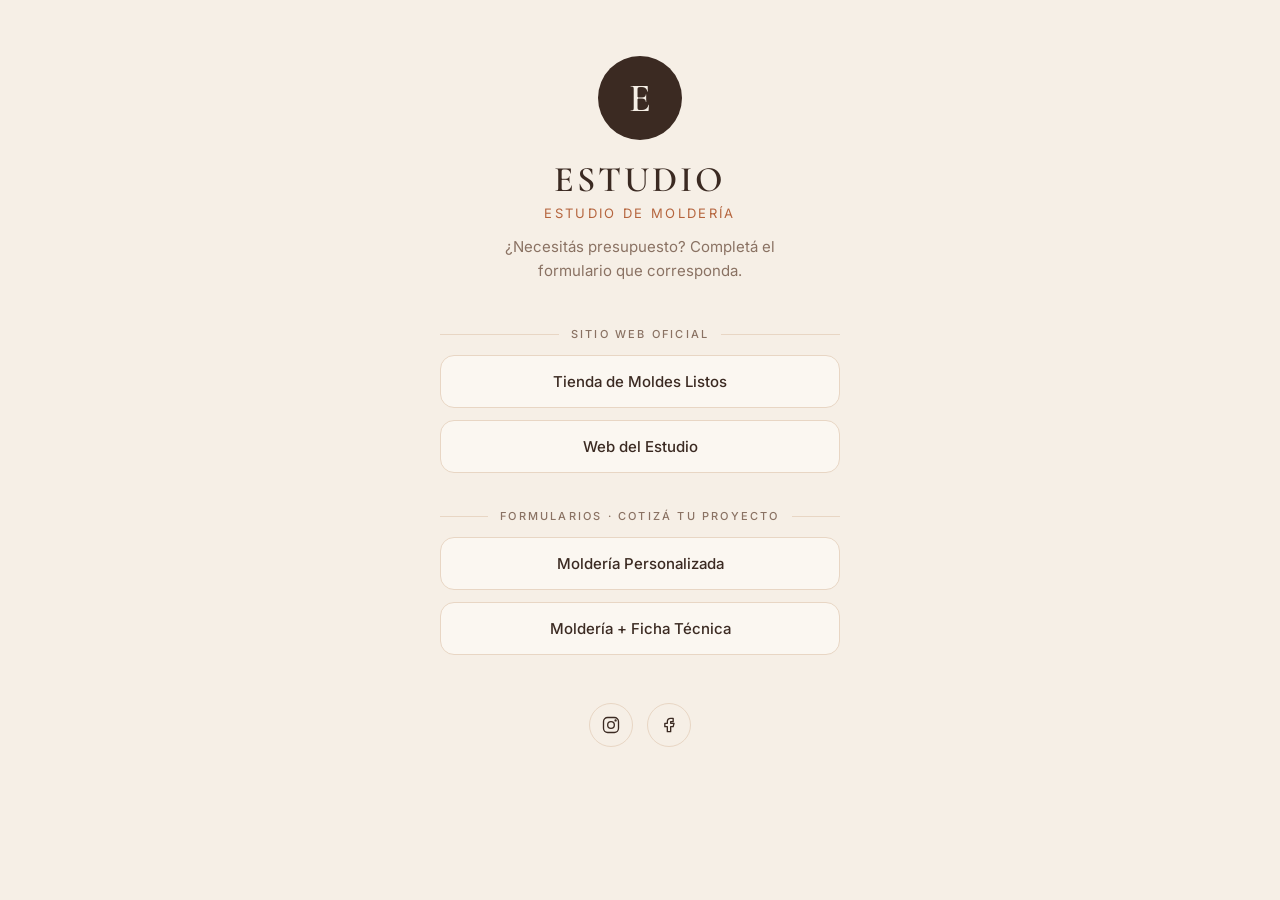
==== index.html @ c251ae41 "Página de links inicial Vista minimalista con paleta cálida: perfil, grupos de links y redes sociale" ====
<!doctype html>
<html lang="es">
<head>
  <meta charset="utf-8">
  <meta name="viewport" content="width=device-width, initial-scale=1">
  <title>Links · Estudio</title>
  <meta name="description" content="Todos nuestros enlaces en un solo lugar.">
  <link rel="preconnect" href="https://fonts.googleapis.com">
  <link rel="preconnect" href="https://fonts.gstatic.com" crossorigin>
  <link href="https://fonts.googleapis.com/css2?family=Cormorant+Garamond:wght@500;600&family=Inter:wght@400;500&display=swap" rel="stylesheet">
  <link rel="stylesheet" href="styles.css">
</head>
<body>
  <main class="page">
    <header class="profile">
      <div class="logo" aria-hidden="true">E</div>
      <h1 class="brand">Estudio</h1>
      <p class="tagline">Estudio de Moldería</p>
      <p class="intro">¿Necesitás presupuesto? Completá el formulario que corresponda.</p>
    </header>

    <section class="group" aria-labelledby="g-web">
      <h2 id="g-web" class="group-title">Sitio web oficial</h2>
      <ul class="links">
        <li><a class="link" href="#">Tienda de Moldes Listos</a></li>
        <li><a class="link" href="#">Web del Estudio</a></li>
      </ul>
    </section>

    <section class="group" aria-labelledby="g-forms">
      <h2 id="g-forms" class="group-title">Formularios · Cotizá tu proyecto</h2>
      <ul class="links">
        <li><a class="link" href="#">Moldería Personalizada</a></li>
        <li><a class="link" href="#">Moldería + Ficha Técnica</a></li>
      </ul>
    </section>

    <footer class="social">
      <a href="#" aria-label="Instagram">
        <svg viewBox="0 0 24 24" aria-hidden="true"><rect x="3" y="3" width="18" height="18" rx="5"/><circle cx="12" cy="12" r="4"/><circle cx="17.5" cy="6.5" r="0.6" class="dot"/></svg>
      </a>
      <a href="#" aria-label="Facebook">
        <svg viewBox="0 0 24 24" aria-hidden="true"><path d="M14 8h3V4h-3a4 4 0 0 0-4 4v2H7v4h3v6h4v-6h3l1-4h-4V8z"/></svg>
      </a>
    </footer>
  </main>
</body>
</html>
---- styles.css ----
:root {
  --bg: #f6efe6;          /* crema cálido */
  --surface: #fbf7f1;
  --ink: #3b2a22;         /* marrón profundo */
  --muted: #8a7263;
  --accent: #b5653e;      /* terracota */
  --accent-soft: #e8d6c4; /* arena */
  --radius: 14px;
}

* { box-sizing: border-box; }

html, body { margin: 0; }

body {
  min-height: 100vh;
  background: var(--bg);
  color: var(--ink);
  font-family: "Inter", system-ui, sans-serif;
  -webkit-font-smoothing: antialiased;
}

.page {
  max-width: 440px;
  margin: 0 auto;
  padding: 56px 20px 40px;
}

/* Perfil */
.profile { text-align: center; margin-bottom: 44px; }

.logo {
  width: 84px;
  height: 84px;
  margin: 0 auto 18px;
  display: grid;
  place-items: center;
  border-radius: 50%;
  background: var(--ink);
  color: var(--bg);
  font-family: "Cormorant Garamond", serif;
  font-size: 40px;
  font-weight: 600;
}

.brand {
  margin: 0;
  font-family: "Cormorant Garamond", serif;
  font-size: 36px;
  font-weight: 600;
  letter-spacing: 0.08em;
  text-transform: uppercase;
}

.tagline {
  margin: 4px 0 14px;
  color: var(--accent);
  font-size: 13px;
  letter-spacing: 0.18em;
  text-transform: uppercase;
}

.intro {
  margin: 0 auto;
  max-width: 320px;
  color: var(--muted);
  font-size: 15px;
  line-height: 1.6;
}

/* Grupos de links */
.group { margin-bottom: 36px; }

.group-title {
  display: flex;
  align-items: center;
  gap: 12px;
  margin: 0 0 14px;
  color: var(--muted);
  font-size: 11px;
  font-weight: 500;
  letter-spacing: 0.2em;
  text-transform: uppercase;
}

.group-title::before,
.group-title::after {
  content: "";
  flex: 1;
  height: 1px;
  background: var(--accent-soft);
}

.links { list-style: none; margin: 0; padding: 0; display: grid; gap: 12px; }

.link {
  display: block;
  padding: 16px 20px;
  border: 1px solid var(--accent-soft);
  border-radius: var(--radius);
  background: var(--surface);
  color: var(--ink);
  text-align: center;
  text-decoration: none;
  font-size: 15px;
  font-weight: 500;
  transition: background .2s, color .2s, border-color .2s, transform .2s;
}

.link:hover,
.link:focus-visible {
  background: var(--ink);
  border-color: var(--ink);
  color: var(--bg);
  transform: translateY(-2px);
  outline: none;
}

/* Redes */
.social {
  display: flex;
  justify-content: center;
  gap: 14px;
  margin-top: 48px;
}

.social a {
  width: 44px;
  height: 44px;
  display: grid;
  place-items: center;
  border-radius: 50%;
  border: 1px solid var(--accent-soft);
  color: var(--ink);
  transition: background .2s, color .2s;
}

.social a:hover,
.social a:focus-visible { background: var(--accent); border-color: var(--accent); color: #fff; outline: none; }

.social svg {
  width: 20px;
  height: 20px;
  fill: none;
  stroke: currentColor;
  stroke-width: 1.6;
  stroke-linejoin: round;
}

.social svg .dot { fill: currentColor; }

@media (prefers-reduced-motion: reduce) {
  .link { transition: none; }
  .link:hover { transform: none; }
}
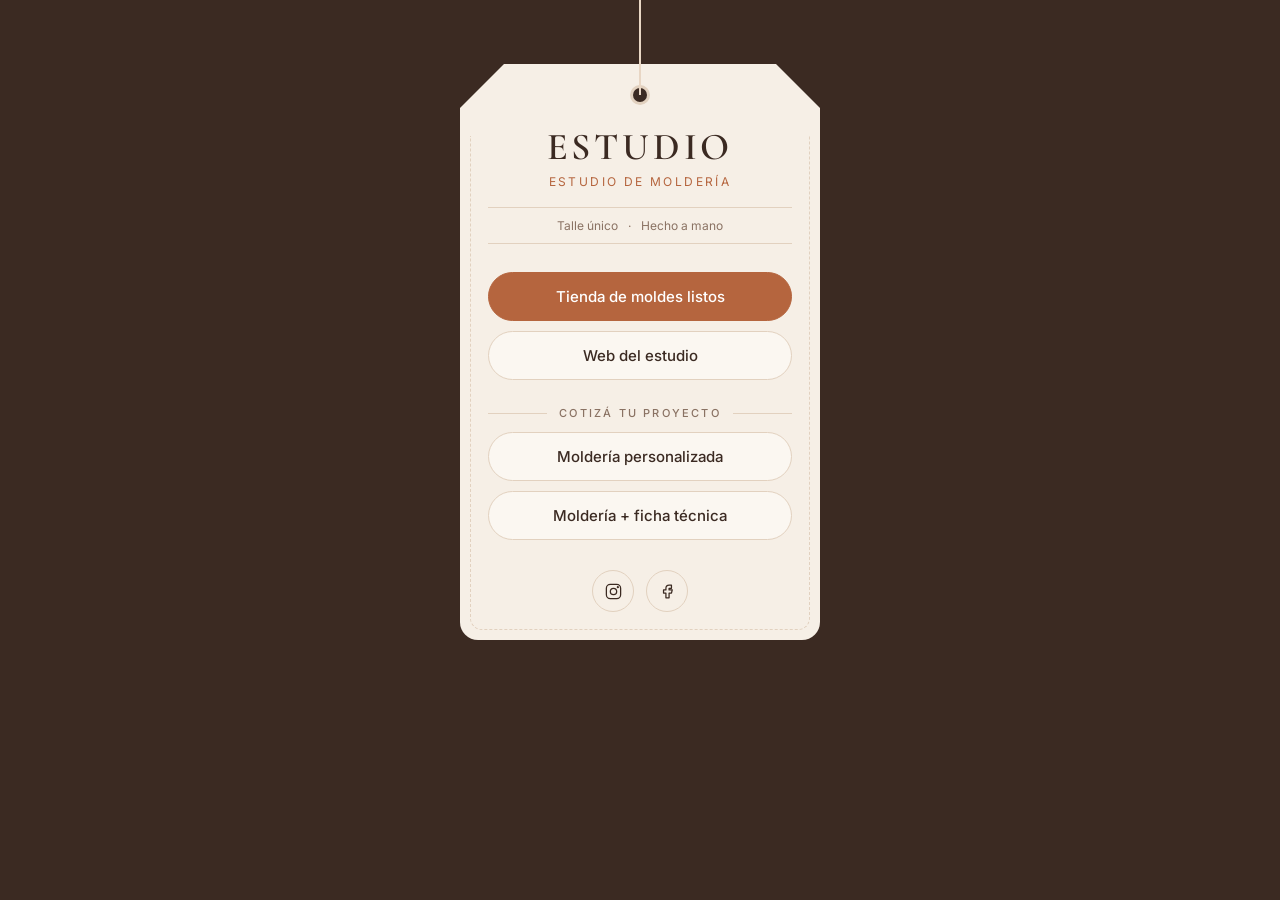
==== commit 2266a8f8: "Rediseñar la página de links como etiqueta de prenda Etiqueta colgante con ojal, cordón y costura pe" ====
--- a/index.html
+++ b/index.html
@@ -3,6 +3,7 @@
 <head>
   <meta charset="utf-8">
   <meta name="viewport" content="width=device-width, initial-scale=1">
+  <meta name="theme-color" content="#3b2a22">
   <title>Links · Estudio</title>
   <meta name="description" content="Todos nuestros enlaces en un solo lugar.">
   <link rel="preconnect" href="https://fonts.googleapis.com">
@@ -11,38 +12,44 @@
   <link rel="stylesheet" href="styles.css">
 </head>
 <body>
-  <main class="page">
-    <header class="profile">
-      <div class="logo" aria-hidden="true">E</div>
-      <h1 class="brand">Estudio</h1>
-      <p class="tagline">Estudio de Moldería</p>
-      <p class="intro">¿Necesitás presupuesto? Completá el formulario que corresponda.</p>
-    </header>
+  <main class="stage">
+    <div class="hang">
+      <span class="cord" aria-hidden="true"></span>
 
-    <section class="group" aria-labelledby="g-web">
-      <h2 id="g-web" class="group-title">Sitio web oficial</h2>
-      <ul class="links">
-        <li><a class="link" href="#">Tienda de Moldes Listos</a></li>
-        <li><a class="link" href="#">Web del Estudio</a></li>
-      </ul>
-    </section>
+      <article class="tag">
+        <span class="hole" aria-hidden="true"></span>
 
-    <section class="group" aria-labelledby="g-forms">
-      <h2 id="g-forms" class="group-title">Formularios · Cotizá tu proyecto</h2>
-      <ul class="links">
-        <li><a class="link" href="#">Moldería Personalizada</a></li>
-        <li><a class="link" href="#">Moldería + Ficha Técnica</a></li>
-      </ul>
-    </section>
+        <header class="tag-head">
+          <h1 class="brand">Estudio</h1>
+          <p class="tagline">Estudio de moldería</p>
+          <p class="specs" aria-hidden="true"><span>Talle único</span><span>Hecho a mano</span></p>
+        </header>
 
-    <footer class="social">
-      <a href="#" aria-label="Instagram">
-        <svg viewBox="0 0 24 24" aria-hidden="true"><rect x="3" y="3" width="18" height="18" rx="5"/><circle cx="12" cy="12" r="4"/><circle cx="17.5" cy="6.5" r="0.6" class="dot"/></svg>
-      </a>
-      <a href="#" aria-label="Facebook">
-        <svg viewBox="0 0 24 24" aria-hidden="true"><path d="M14 8h3V4h-3a4 4 0 0 0-4 4v2H7v4h3v6h4v-6h3l1-4h-4V8z"/></svg>
-      </a>
-    </footer>
+        <nav aria-label="Links">
+          <ul class="links">
+            <li><a class="link link-main" href="tienda.html">Tienda de moldes listos</a></li>
+            <li><a class="link" href="#">Web del estudio</a></li>
+          </ul>
+
+          <section class="quote" aria-labelledby="g-forms">
+            <h2 id="g-forms">Cotizá tu proyecto</h2>
+            <ul class="links">
+              <li><a class="link" href="#">Moldería personalizada</a></li>
+              <li><a class="link" href="#">Moldería + ficha técnica</a></li>
+            </ul>
+          </section>
+        </nav>
+
+        <footer class="social">
+          <a href="#" aria-label="Instagram">
+            <svg viewBox="0 0 24 24" aria-hidden="true"><rect x="3" y="3" width="18" height="18" rx="5"/><circle cx="12" cy="12" r="4"/><circle cx="17.5" cy="6.5" r="0.6" class="dot"/></svg>
+          </a>
+          <a href="#" aria-label="Facebook">
+            <svg viewBox="0 0 24 24" aria-hidden="true"><path d="M14 8h3V4h-3a4 4 0 0 0-4 4v2H7v4h3v6h4v-6h3l1-4h-4V8z"/></svg>
+          </a>
+        </footer>
+      </article>
+    </div>
   </main>
 </body>
 </html>
--- a/styles.css
+++ b/styles.css
@@ -1,155 +1,206 @@
 :root {
-  --bg: #f6efe6;          /* crema cálido */
+  --page: #3b2a22;        /* marrón profundo: el fondo donde cuelga la etiqueta */
+  --tag: #f6efe6;         /* cartulina crema */
   --surface: #fbf7f1;
-  --ink: #3b2a22;         /* marrón profundo */
+  --ink: #3b2a22;
   --muted: #8a7263;
   --accent: #b5653e;      /* terracota */
-  --accent-soft: #e8d6c4; /* arena */
-  --radius: 14px;
+  --line: #e2d1bf;
+  --cord: #e8d6c4;
+  --cut: 44px;            /* esquinas cortadas de la etiqueta */
+  --drop: 64px;           /* largo del cordón por encima de la etiqueta */
 }
 
 * { box-sizing: border-box; }
-
 html, body { margin: 0; }
 
 body {
   min-height: 100vh;
-  background: var(--bg);
+  background: var(--page);
   color: var(--ink);
   font-family: "Inter", system-ui, sans-serif;
   -webkit-font-smoothing: antialiased;
-}
-
-.page {
-  max-width: 440px;
-  margin: 0 auto;
-  padding: 56px 20px 40px;
-}
-
-/* Perfil */
-.profile { text-align: center; margin-bottom: 44px; }
-
-.logo {
-  width: 84px;
-  height: 84px;
-  margin: 0 auto 18px;
+  overflow-x: hidden;
+}
+
+:focus-visible { outline: 2px solid var(--accent); outline-offset: 2px; }
+
+.stage {
+  display: flex;
+  justify-content: center;
+  padding: 0 16px 56px;
+}
+
+/* El conjunto cordón + etiqueta gira desde arriba, como si colgara */
+.hang {
+  position: relative;
+  width: min(360px, 100%);
+  padding-top: var(--drop);
+  transform-origin: 50% 0;
+  animation: balanceo 2.4s cubic-bezier(.3, .6, .3, 1) both;
+}
+
+@keyframes balanceo {
+  0%   { transform: rotate(7deg); }
+  30%  { transform: rotate(-4deg); }
+  55%  { transform: rotate(2.2deg); }
+  75%  { transform: rotate(-1deg); }
+  100% { transform: rotate(0); }
+}
+
+.cord {
+  position: absolute;
+  top: 0;
+  left: 50%;
+  z-index: 2;
+  width: 2px;
+  height: calc(var(--drop) + 31px); /* llega hasta el centro del ojal */
+  margin-left: -1px;
+  background: var(--cord);
+}
+
+/* ---------- Etiqueta ---------- */
+
+.tag {
+  position: relative;
+  padding: 64px 28px 28px;
+  background: var(--tag);
+  border-radius: 0 0 18px 18px;
+  clip-path: polygon(var(--cut) 0, calc(100% - var(--cut)) 0, 100% var(--cut), 100% 100%, 0 100%, 0 var(--cut));
+  text-align: center;
+}
+
+/* Costura perimetral */
+.tag::after {
+  content: "";
+  position: absolute;
+  inset: 72px 10px 10px;
+  border: 1px dashed var(--line);
+  border-top: 0;
+  border-radius: 0 0 12px 12px;
+  pointer-events: none;
+}
+
+.hole {
+  position: absolute;
+  top: 24px;
+  left: 50%;
+  width: 14px;
+  height: 14px;
+  margin-left: -7px;
+  border-radius: 50%;
+  background: var(--page);
+  box-shadow: 0 0 0 3px var(--line);
+}
+
+.brand {
+  margin: 0;
+  font-family: "Cormorant Garamond", serif;
+  font-size: 38px;
+  font-weight: 600;
+  letter-spacing: .1em;
+  text-transform: uppercase;
+  line-height: 1;
+}
+
+.tagline {
+  margin: 8px 0 0;
+  color: var(--accent);
+  font-size: 12px;
+  letter-spacing: .2em;
+  text-transform: uppercase;
+}
+
+.specs {
+  display: flex;
+  justify-content: center;
+  gap: 10px;
+  margin: 18px 0 28px;
+  padding: 10px 0;
+  border-top: 1px solid var(--line);
+  border-bottom: 1px solid var(--line);
+  color: var(--muted);
+  font-size: 12px;
+}
+.specs span + span::before { content: "·"; margin-right: 10px; }
+
+/* ---------- Links ---------- */
+
+.links { list-style: none; margin: 0; padding: 0; display: grid; gap: 10px; }
+
+.link {
+  display: block;
+  padding: 14px 18px;
+  border: 1px solid var(--line);
+  border-radius: 999px;
+  background: var(--surface);
+  color: var(--ink);
+  text-decoration: none;
+  font-size: 15px;
+  font-weight: 500;
+  transition: background .2s, color .2s, border-color .2s;
+}
+
+.link:hover,
+.link:focus-visible { background: var(--ink); border-color: var(--ink); color: var(--tag); outline: none; }
+
+.link-main { background: var(--accent); border-color: var(--accent); color: #fff; }
+
+.quote { margin-top: 26px; }
+
+.quote h2 {
+  display: flex;
+  align-items: center;
+  gap: 12px;
+  margin: 0 0 12px;
+  color: var(--muted);
+  font-size: 11px;
+  font-weight: 500;
+  letter-spacing: .2em;
+  text-transform: uppercase;
+}
+.quote h2::before,
+.quote h2::after { content: ""; flex: 1; height: 1px; background: var(--line); }
+
+/* ---------- Redes ---------- */
+
+.social {
+  display: flex;
+  justify-content: center;
+  gap: 12px;
+  margin-top: 30px;
+}
+
+.social a {
+  width: 42px;
+  height: 42px;
   display: grid;
   place-items: center;
   border-radius: 50%;
-  background: var(--ink);
-  color: var(--bg);
-  font-family: "Cormorant Garamond", serif;
-  font-size: 40px;
-  font-weight: 600;
-}
-
-.brand {
-  margin: 0;
-  font-family: "Cormorant Garamond", serif;
-  font-size: 36px;
-  font-weight: 600;
-  letter-spacing: 0.08em;
-  text-transform: uppercase;
-}
-
-.tagline {
-  margin: 4px 0 14px;
-  color: var(--accent);
-  font-size: 13px;
-  letter-spacing: 0.18em;
-  text-transform: uppercase;
-}
-
-.intro {
-  margin: 0 auto;
-  max-width: 320px;
-  color: var(--muted);
-  font-size: 15px;
-  line-height: 1.6;
-}
-
-/* Grupos de links */
-.group { margin-bottom: 36px; }
-
-.group-title {
-  display: flex;
-  align-items: center;
-  gap: 12px;
-  margin: 0 0 14px;
-  color: var(--muted);
-  font-size: 11px;
-  font-weight: 500;
-  letter-spacing: 0.2em;
-  text-transform: uppercase;
-}
-
-.group-title::before,
-.group-title::after {
-  content: "";
-  flex: 1;
-  height: 1px;
-  background: var(--accent-soft);
-}
-
-.links { list-style: none; margin: 0; padding: 0; display: grid; gap: 12px; }
-
-.link {
-  display: block;
-  padding: 16px 20px;
-  border: 1px solid var(--accent-soft);
-  border-radius: var(--radius);
-  background: var(--surface);
+  border: 1px solid var(--line);
   color: var(--ink);
-  text-align: center;
-  text-decoration: none;
-  font-size: 15px;
-  font-weight: 500;
-  transition: background .2s, color .2s, border-color .2s, transform .2s;
-}
-
-.link:hover,
-.link:focus-visible {
-  background: var(--ink);
-  border-color: var(--ink);
-  color: var(--bg);
-  transform: translateY(-2px);
-  outline: none;
-}
-
-/* Redes */
-.social {
-  display: flex;
-  justify-content: center;
-  gap: 14px;
-  margin-top: 48px;
-}
-
-.social a {
-  width: 44px;
-  height: 44px;
-  display: grid;
-  place-items: center;
-  border-radius: 50%;
-  border: 1px solid var(--accent-soft);
-  color: var(--ink);
-  transition: background .2s, color .2s;
+  transition: background .2s, color .2s, border-color .2s;
 }
 
 .social a:hover,
 .social a:focus-visible { background: var(--accent); border-color: var(--accent); color: #fff; outline: none; }
 
 .social svg {
-  width: 20px;
-  height: 20px;
+  width: 19px;
+  height: 19px;
   fill: none;
   stroke: currentColor;
   stroke-width: 1.6;
   stroke-linejoin: round;
 }
-
 .social svg .dot { fill: currentColor; }
 
+@media (max-width: 380px) {
+  .tag { padding: 60px 20px 24px; }
+  .brand { font-size: 34px; }
+}
+
 @media (prefers-reduced-motion: reduce) {
-  .link { transition: none; }
-  .link:hover { transform: none; }
-}
+  .hang { animation: none; }
+  .link, .social a { transition: none; }
+}
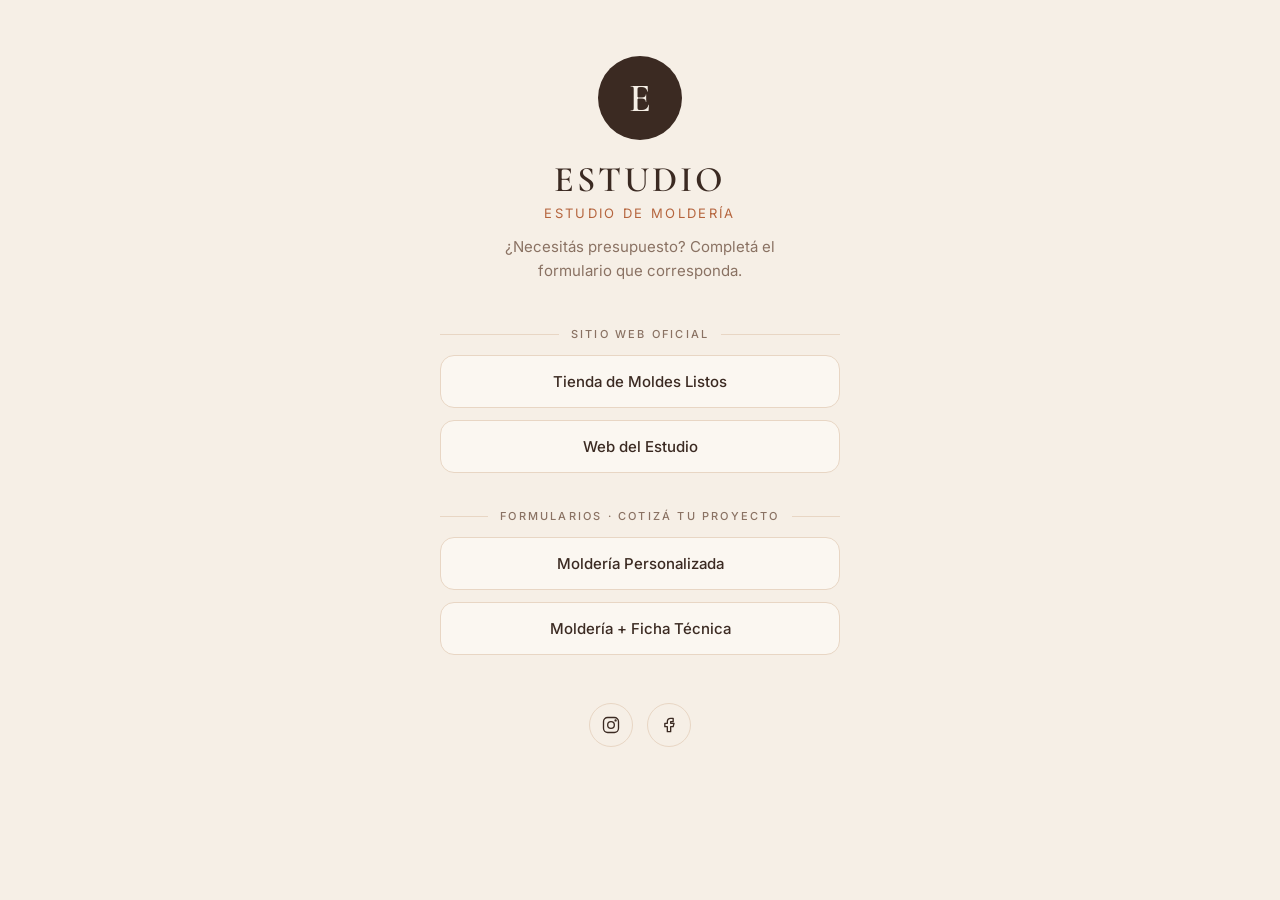
==== commit a56005b4: "Volver la página de links al diseño original Fondo crema, nombre arriba y botones en lista; la tiend" ====
--- a/index.html
+++ b/index.html
@@ -3,7 +3,6 @@
 <head>
   <meta charset="utf-8">
   <meta name="viewport" content="width=device-width, initial-scale=1">
-  <meta name="theme-color" content="#3b2a22">
   <title>Links · Estudio</title>
   <meta name="description" content="Todos nuestros enlaces en un solo lugar.">
   <link rel="preconnect" href="https://fonts.googleapis.com">
@@ -12,44 +11,38 @@
   <link rel="stylesheet" href="styles.css">
 </head>
 <body>
-  <main class="stage">
-    <div class="hang">
-      <span class="cord" aria-hidden="true"></span>
+  <main class="page">
+    <header class="profile">
+      <div class="logo" aria-hidden="true">E</div>
+      <h1 class="brand">Estudio</h1>
+      <p class="tagline">Estudio de Moldería</p>
+      <p class="intro">¿Necesitás presupuesto? Completá el formulario que corresponda.</p>
+    </header>
 
-      <article class="tag">
-        <span class="hole" aria-hidden="true"></span>
+    <section class="group" aria-labelledby="g-web">
+      <h2 id="g-web" class="group-title">Sitio web oficial</h2>
+      <ul class="links">
+        <li><a class="link" href="tienda.html">Tienda de Moldes Listos</a></li>
+        <li><a class="link" href="#">Web del Estudio</a></li>
+      </ul>
+    </section>
 
-        <header class="tag-head">
-          <h1 class="brand">Estudio</h1>
-          <p class="tagline">Estudio de moldería</p>
-          <p class="specs" aria-hidden="true"><span>Talle único</span><span>Hecho a mano</span></p>
-        </header>
+    <section class="group" aria-labelledby="g-forms">
+      <h2 id="g-forms" class="group-title">Formularios · Cotizá tu proyecto</h2>
+      <ul class="links">
+        <li><a class="link" href="#">Moldería Personalizada</a></li>
+        <li><a class="link" href="#">Moldería + Ficha Técnica</a></li>
+      </ul>
+    </section>
 
-        <nav aria-label="Links">
-          <ul class="links">
-            <li><a class="link link-main" href="tienda.html">Tienda de moldes listos</a></li>
-            <li><a class="link" href="#">Web del estudio</a></li>
-          </ul>
-
-          <section class="quote" aria-labelledby="g-forms">
-            <h2 id="g-forms">Cotizá tu proyecto</h2>
-            <ul class="links">
-              <li><a class="link" href="#">Moldería personalizada</a></li>
-              <li><a class="link" href="#">Moldería + ficha técnica</a></li>
-            </ul>
-          </section>
-        </nav>
-
-        <footer class="social">
-          <a href="#" aria-label="Instagram">
-            <svg viewBox="0 0 24 24" aria-hidden="true"><rect x="3" y="3" width="18" height="18" rx="5"/><circle cx="12" cy="12" r="4"/><circle cx="17.5" cy="6.5" r="0.6" class="dot"/></svg>
-          </a>
-          <a href="#" aria-label="Facebook">
-            <svg viewBox="0 0 24 24" aria-hidden="true"><path d="M14 8h3V4h-3a4 4 0 0 0-4 4v2H7v4h3v6h4v-6h3l1-4h-4V8z"/></svg>
-          </a>
-        </footer>
-      </article>
-    </div>
+    <footer class="social">
+      <a href="#" aria-label="Instagram">
+        <svg viewBox="0 0 24 24" aria-hidden="true"><rect x="3" y="3" width="18" height="18" rx="5"/><circle cx="12" cy="12" r="4"/><circle cx="17.5" cy="6.5" r="0.6" class="dot"/></svg>
+      </a>
+      <a href="#" aria-label="Facebook">
+        <svg viewBox="0 0 24 24" aria-hidden="true"><path d="M14 8h3V4h-3a4 4 0 0 0-4 4v2H7v4h3v6h4v-6h3l1-4h-4V8z"/></svg>
+      </a>
+    </footer>
   </main>
 </body>
 </html>
--- a/styles.css
+++ b/styles.css
@@ -1,206 +1,155 @@
 :root {
-  --page: #3b2a22;        /* marrón profundo: el fondo donde cuelga la etiqueta */
-  --tag: #f6efe6;         /* cartulina crema */
+  --bg: #f6efe6;          /* crema cálido */
   --surface: #fbf7f1;
-  --ink: #3b2a22;
+  --ink: #3b2a22;         /* marrón profundo */
   --muted: #8a7263;
   --accent: #b5653e;      /* terracota */
-  --line: #e2d1bf;
-  --cord: #e8d6c4;
-  --cut: 44px;            /* esquinas cortadas de la etiqueta */
-  --drop: 64px;           /* largo del cordón por encima de la etiqueta */
+  --accent-soft: #e8d6c4; /* arena */
+  --radius: 14px;
 }
 
 * { box-sizing: border-box; }
+
 html, body { margin: 0; }
 
 body {
   min-height: 100vh;
-  background: var(--page);
+  background: var(--bg);
   color: var(--ink);
   font-family: "Inter", system-ui, sans-serif;
   -webkit-font-smoothing: antialiased;
-  overflow-x: hidden;
 }
 
-:focus-visible { outline: 2px solid var(--accent); outline-offset: 2px; }
-
-.stage {
-  display: flex;
-  justify-content: center;
-  padding: 0 16px 56px;
+.page {
+  max-width: 440px;
+  margin: 0 auto;
+  padding: 56px 20px 40px;
 }
 
-/* El conjunto cordón + etiqueta gira desde arriba, como si colgara */
-.hang {
-  position: relative;
-  width: min(360px, 100%);
-  padding-top: var(--drop);
-  transform-origin: 50% 0;
-  animation: balanceo 2.4s cubic-bezier(.3, .6, .3, 1) both;
-}
+/* Perfil */
+.profile { text-align: center; margin-bottom: 44px; }
 
-@keyframes balanceo {
-  0%   { transform: rotate(7deg); }
-  30%  { transform: rotate(-4deg); }
-  55%  { transform: rotate(2.2deg); }
-  75%  { transform: rotate(-1deg); }
-  100% { transform: rotate(0); }
-}
-
-.cord {
-  position: absolute;
-  top: 0;
-  left: 50%;
-  z-index: 2;
-  width: 2px;
-  height: calc(var(--drop) + 31px); /* llega hasta el centro del ojal */
-  margin-left: -1px;
-  background: var(--cord);
-}
-
-/* ---------- Etiqueta ---------- */
-
-.tag {
-  position: relative;
-  padding: 64px 28px 28px;
-  background: var(--tag);
-  border-radius: 0 0 18px 18px;
-  clip-path: polygon(var(--cut) 0, calc(100% - var(--cut)) 0, 100% var(--cut), 100% 100%, 0 100%, 0 var(--cut));
-  text-align: center;
-}
-
-/* Costura perimetral */
-.tag::after {
-  content: "";
-  position: absolute;
-  inset: 72px 10px 10px;
-  border: 1px dashed var(--line);
-  border-top: 0;
-  border-radius: 0 0 12px 12px;
-  pointer-events: none;
-}
-
-.hole {
-  position: absolute;
-  top: 24px;
-  left: 50%;
-  width: 14px;
-  height: 14px;
-  margin-left: -7px;
+.logo {
+  width: 84px;
+  height: 84px;
+  margin: 0 auto 18px;
+  display: grid;
+  place-items: center;
   border-radius: 50%;
-  background: var(--page);
-  box-shadow: 0 0 0 3px var(--line);
+  background: var(--ink);
+  color: var(--bg);
+  font-family: "Cormorant Garamond", serif;
+  font-size: 40px;
+  font-weight: 600;
 }
 
 .brand {
   margin: 0;
   font-family: "Cormorant Garamond", serif;
-  font-size: 38px;
+  font-size: 36px;
   font-weight: 600;
-  letter-spacing: .1em;
+  letter-spacing: 0.08em;
   text-transform: uppercase;
-  line-height: 1;
 }
 
 .tagline {
-  margin: 8px 0 0;
+  margin: 4px 0 14px;
   color: var(--accent);
-  font-size: 12px;
-  letter-spacing: .2em;
+  font-size: 13px;
+  letter-spacing: 0.18em;
   text-transform: uppercase;
 }
 
-.specs {
+.intro {
+  margin: 0 auto;
+  max-width: 320px;
+  color: var(--muted);
+  font-size: 15px;
+  line-height: 1.6;
+}
+
+/* Grupos de links */
+.group { margin-bottom: 36px; }
+
+.group-title {
   display: flex;
-  justify-content: center;
-  gap: 10px;
-  margin: 18px 0 28px;
-  padding: 10px 0;
-  border-top: 1px solid var(--line);
-  border-bottom: 1px solid var(--line);
+  align-items: center;
+  gap: 12px;
+  margin: 0 0 14px;
   color: var(--muted);
-  font-size: 12px;
+  font-size: 11px;
+  font-weight: 500;
+  letter-spacing: 0.2em;
+  text-transform: uppercase;
 }
-.specs span + span::before { content: "·"; margin-right: 10px; }
 
-/* ---------- Links ---------- */
+.group-title::before,
+.group-title::after {
+  content: "";
+  flex: 1;
+  height: 1px;
+  background: var(--accent-soft);
+}
 
-.links { list-style: none; margin: 0; padding: 0; display: grid; gap: 10px; }
+.links { list-style: none; margin: 0; padding: 0; display: grid; gap: 12px; }
 
 .link {
   display: block;
-  padding: 14px 18px;
-  border: 1px solid var(--line);
-  border-radius: 999px;
+  padding: 16px 20px;
+  border: 1px solid var(--accent-soft);
+  border-radius: var(--radius);
   background: var(--surface);
   color: var(--ink);
+  text-align: center;
   text-decoration: none;
   font-size: 15px;
   font-weight: 500;
-  transition: background .2s, color .2s, border-color .2s;
+  transition: background .2s, color .2s, border-color .2s, transform .2s;
 }
 
 .link:hover,
-.link:focus-visible { background: var(--ink); border-color: var(--ink); color: var(--tag); outline: none; }
+.link:focus-visible {
+  background: var(--ink);
+  border-color: var(--ink);
+  color: var(--bg);
+  transform: translateY(-2px);
+  outline: none;
+}
 
-.link-main { background: var(--accent); border-color: var(--accent); color: #fff; }
-
-.quote { margin-top: 26px; }
-
-.quote h2 {
-  display: flex;
-  align-items: center;
-  gap: 12px;
-  margin: 0 0 12px;
-  color: var(--muted);
-  font-size: 11px;
-  font-weight: 500;
-  letter-spacing: .2em;
-  text-transform: uppercase;
-}
-.quote h2::before,
-.quote h2::after { content: ""; flex: 1; height: 1px; background: var(--line); }
-
-/* ---------- Redes ---------- */
-
+/* Redes */
 .social {
   display: flex;
   justify-content: center;
-  gap: 12px;
-  margin-top: 30px;
+  gap: 14px;
+  margin-top: 48px;
 }
 
 .social a {
-  width: 42px;
-  height: 42px;
+  width: 44px;
+  height: 44px;
   display: grid;
   place-items: center;
   border-radius: 50%;
-  border: 1px solid var(--line);
+  border: 1px solid var(--accent-soft);
   color: var(--ink);
-  transition: background .2s, color .2s, border-color .2s;
+  transition: background .2s, color .2s;
 }
 
 .social a:hover,
 .social a:focus-visible { background: var(--accent); border-color: var(--accent); color: #fff; outline: none; }
 
 .social svg {
-  width: 19px;
-  height: 19px;
+  width: 20px;
+  height: 20px;
   fill: none;
   stroke: currentColor;
   stroke-width: 1.6;
   stroke-linejoin: round;
 }
+
 .social svg .dot { fill: currentColor; }
 
-@media (max-width: 380px) {
-  .tag { padding: 60px 20px 24px; }
-  .brand { font-size: 34px; }
+@media (prefers-reduced-motion: reduce) {
+  .link { transition: none; }
+  .link:hover { transform: none; }
 }
-
-@media (prefers-reduced-motion: reduce) {
-  .hang { animation: none; }
-  .link, .social a { transition: none; }
-}
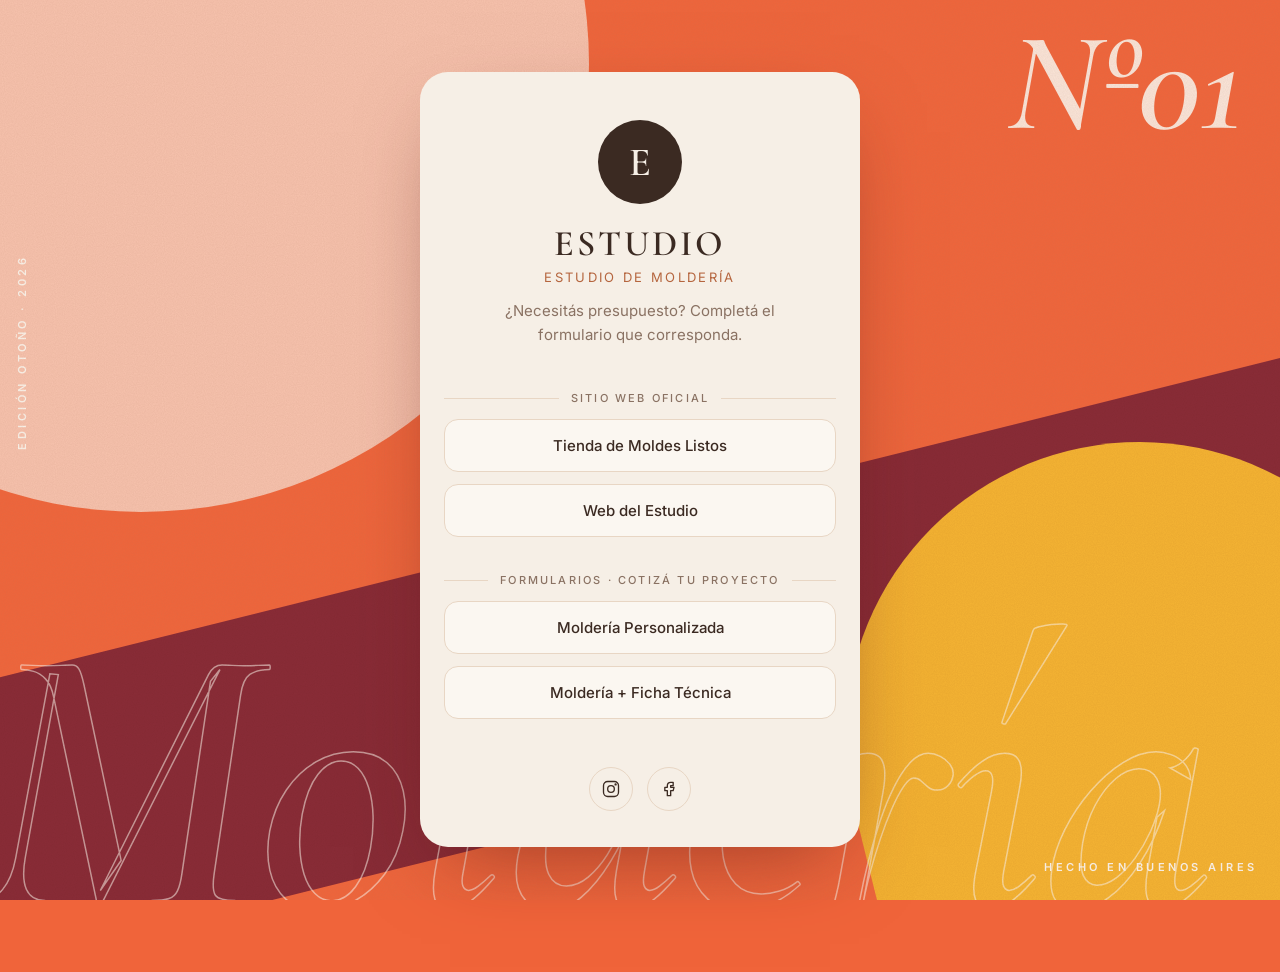
==== commit 8c01015b: "Agregar fondo editorial a la página de links Bloques de color vivos (mandarina, rosa, bordó, azafrán" ====
--- a/index.html
+++ b/index.html
@@ -3,14 +3,27 @@
 <head>
   <meta charset="utf-8">
   <meta name="viewport" content="width=device-width, initial-scale=1">
+  <meta name="theme-color" content="#f0643a">
   <title>Links · Estudio</title>
   <meta name="description" content="Todos nuestros enlaces en un solo lugar.">
   <link rel="preconnect" href="https://fonts.googleapis.com">
   <link rel="preconnect" href="https://fonts.gstatic.com" crossorigin>
-  <link href="https://fonts.googleapis.com/css2?family=Cormorant+Garamond:wght@500;600&family=Inter:wght@400;500&display=swap" rel="stylesheet">
+  <link href="https://fonts.googleapis.com/css2?family=Cormorant+Garamond:ital,wght@0,500;0,600;1,600&family=Inter:wght@400;500&display=swap" rel="stylesheet">
   <link rel="stylesheet" href="styles.css">
 </head>
 <body>
+  <!-- Fondo editorial estático: bloques de color, tipografía gigante y grano de papel -->
+  <div class="bg" aria-hidden="true">
+    <span class="bg-sun"></span>
+    <span class="bg-band"></span>
+    <span class="bg-block"></span>
+    <span class="bg-word bg-word-moda">Moldería</span>
+    <span class="bg-word bg-word-issue">Nº01</span>
+    <span class="bg-label bg-label-left">Edición otoño · 2026</span>
+    <span class="bg-label bg-label-right">Hecho en Buenos Aires</span>
+    <span class="bg-grain"></span>
+  </div>
+
   <main class="page">
     <header class="profile">
       <div class="logo" aria-hidden="true">E</div>
--- a/styles.css
+++ b/styles.css
@@ -6,6 +6,13 @@
   --accent: #b5653e;      /* terracota */
   --accent-soft: #e8d6c4; /* arena */
   --radius: 14px;
+
+  /* Fondo editorial: bloques de color vivos y cálidos */
+  --tangerine: #f0643a;
+  --saffron: #f5b433;
+  --blush: #f7c3ae;
+  --wine: #8a2c37;
+  --cream: #fbf3ea;
 }
 
 * { box-sizing: border-box; }
@@ -14,16 +21,115 @@
 
 body {
   min-height: 100vh;
-  background: var(--bg);
+  background: var(--tangerine);
   color: var(--ink);
   font-family: "Inter", system-ui, sans-serif;
   -webkit-font-smoothing: antialiased;
-}
+  overflow-x: hidden;
+}
+
+/* ---------- Fondo de revista ---------- */
+
+.bg {
+  position: fixed;
+  inset: 0;
+  z-index: 0;
+  overflow: hidden;
+  pointer-events: none;
+}
+
+.bg > * { position: absolute; }
+
+/* Sol rosado arriba a la izquierda */
+.bg-sun {
+  width: 70vmax;
+  height: 70vmax;
+  left: -24vmax;
+  top: -30vmax;
+  border-radius: 50%;
+  background: var(--blush);
+}
+
+/* Banda bordó en diagonal */
+.bg-band {
+  width: 160vmax;
+  height: 22vmax;
+  left: -30vmax;
+  top: 58%;
+  background: var(--wine);
+  transform: rotate(-14deg);
+}
+
+/* Bloque azafrán abajo a la derecha */
+.bg-block {
+  width: 46vmax;
+  height: 62vmax;
+  right: -14vmax;
+  bottom: -26vmax;
+  border-radius: 46vmax 46vmax 0 0;
+  background: var(--saffron);
+  transform: rotate(-14deg);
+}
+
+/* Tipografía gigante de fondo, como en una tapa */
+.bg-word {
+  font-family: "Cormorant Garamond", serif;
+  font-style: italic;
+  font-weight: 600;
+  line-height: .8;
+  white-space: nowrap;
+  color: transparent;
+  -webkit-text-stroke: 1.5px rgba(251, 243, 234, .55);
+}
+.bg-word-moda { left: -2vw; bottom: -4vh; font-size: clamp(160px, 30vw, 420px); }
+.bg-word-issue {
+  right: 3vw;
+  top: 3vh;
+  font-size: clamp(64px, 11vw, 160px);
+  color: var(--cream);
+  -webkit-text-stroke: 0;
+  opacity: .9;
+}
+
+/* Rótulos editoriales pequeños */
+.bg-label {
+  color: var(--cream);
+  font-size: 11px;
+  font-weight: 600;
+  letter-spacing: .32em;
+  text-transform: uppercase;
+}
+.bg-label-left { left: 22px; top: 50%; transform: translateY(-50%) rotate(-90deg); transform-origin: left center; }
+.bg-label-right { right: 22px; bottom: 26px; }
+
+/* Grano de papel impreso */
+.bg-grain {
+  inset: 0;
+  opacity: .22;
+  mix-blend-mode: multiply;
+  background-image: url("data:image/svg+xml,%3Csvg xmlns='http://www.w3.org/2000/svg' width='160' height='160'%3E%3Cfilter id='n'%3E%3CfeTurbulence type='fractalNoise' baseFrequency='.9' numOctaves='2' stitchTiles='stitch'/%3E%3CfeColorMatrix values='0 0 0 0 .35 0 0 0 0 .2 0 0 0 0 .12 0 0 0 .55 0'/%3E%3C/filter%3E%3Crect width='100%25' height='100%25' filter='url(%23n)'/%3E%3C/svg%3E");
+}
+
+@media (max-width: 720px) {
+  .bg-label-left { display: none; }
+  .bg-word-issue { font-size: 72px; }
+}
+
+/* ---------- Hoja con el contenido ---------- */
 
 .page {
+  position: relative;
+  z-index: 1;
   max-width: 440px;
-  margin: 0 auto;
-  padding: 56px 20px 40px;
+  margin: 72px auto 56px;
+  padding: 48px 24px 36px;
+  background: var(--bg);
+  border-radius: 28px;
+  box-shadow: 0 30px 80px -30px rgba(90, 24, 20, .55);
+}
+
+@media (max-width: 480px) {
+  .page { margin: 96px 16px 32px; padding: 40px 18px 30px; }
 }
 
 /* Perfil */
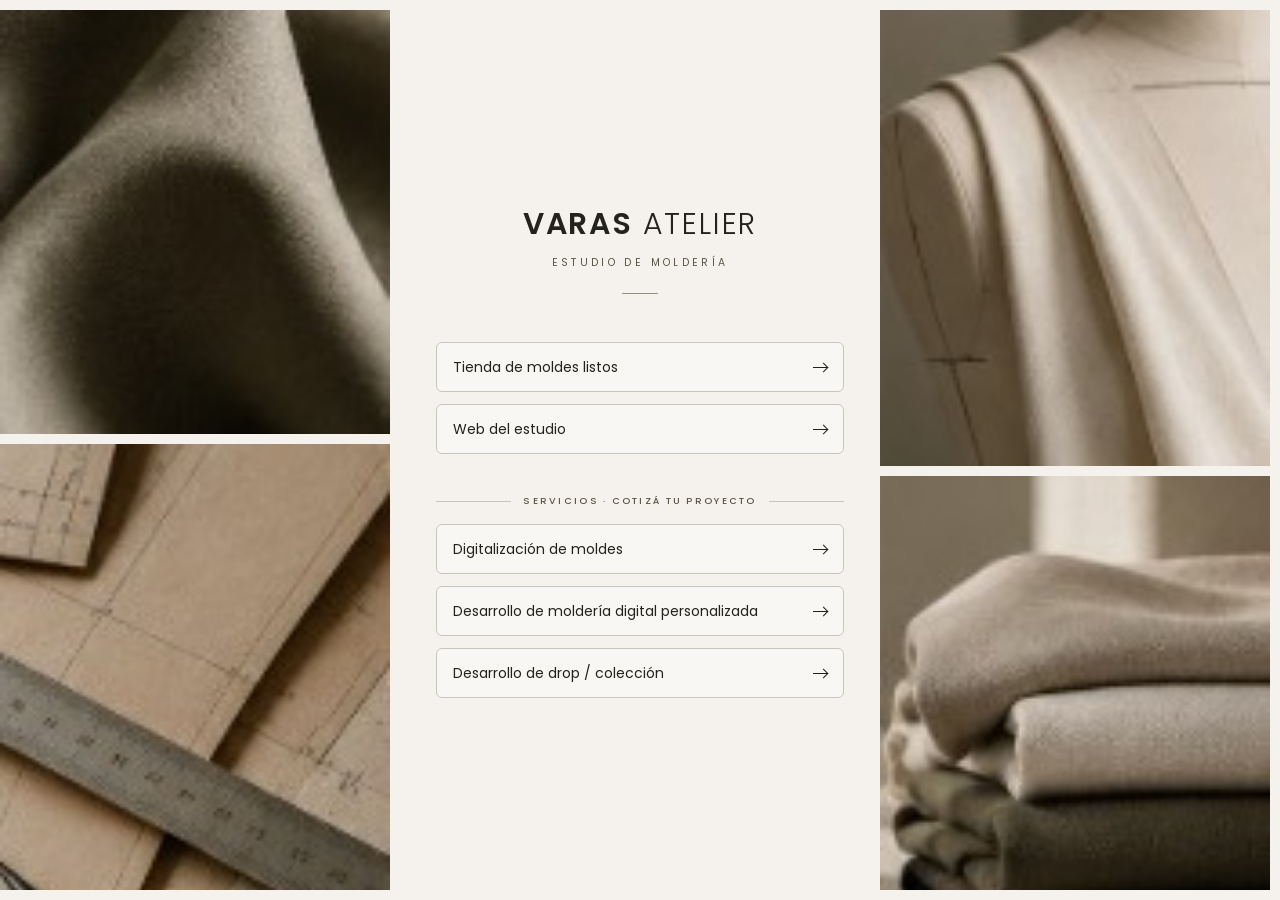
==== commit 15a52c15: "Rediseñar la página de links según el boceto de Varas Atelier Paleta del cliente, contenido centrado" ====
--- a/index.html
+++ b/index.html
@@ -3,59 +3,71 @@
 <head>
   <meta charset="utf-8">
   <meta name="viewport" content="width=device-width, initial-scale=1">
-  <meta name="theme-color" content="#f0643a">
-  <title>Links · Estudio</title>
-  <meta name="description" content="Todos nuestros enlaces en un solo lugar.">
+  <meta name="theme-color" content="#f5f2ed">
+  <title>Varas Atelier · Links</title>
+  <meta name="description" content="Varas Atelier, estudio de moldería: tienda de moldes, web y servicios.">
   <link rel="preconnect" href="https://fonts.googleapis.com">
   <link rel="preconnect" href="https://fonts.gstatic.com" crossorigin>
-  <link href="https://fonts.googleapis.com/css2?family=Cormorant+Garamond:ital,wght@0,500;0,600;1,600&family=Inter:wght@400;500&display=swap" rel="stylesheet">
+  <link href="https://fonts.googleapis.com/css2?family=Poppins:wght@300;400;500;600&display=swap" rel="stylesheet">
   <link rel="stylesheet" href="styles.css">
 </head>
 <body>
-  <!-- Fondo editorial estático: bloques de color, tipografía gigante y grano de papel -->
-  <div class="bg" aria-hidden="true">
-    <span class="bg-sun"></span>
-    <span class="bg-band"></span>
-    <span class="bg-block"></span>
-    <span class="bg-word bg-word-moda">Moldería</span>
-    <span class="bg-word bg-word-issue">Nº01</span>
-    <span class="bg-label bg-label-left">Edición otoño · 2026</span>
-    <span class="bg-label bg-label-right">Hecho en Buenos Aires</span>
-    <span class="bg-grain"></span>
+  <div class="layout">
+    <!-- Fotos de los costados: cada franja se desplaza en horizontal (izquierda ← / derecha →).
+         Las imágenes se repiten dos veces para que el loop no tenga corte. -->
+    <aside class="gallery gallery-left" aria-hidden="true">
+      <div class="tile">
+        <div class="track">
+          <img src="img/tela-drapeada.jpg" alt=""><img src="img/mesa-de-corte.jpg" alt="">
+          <img src="img/tela-drapeada.jpg" alt=""><img src="img/mesa-de-corte.jpg" alt="">
+        </div>
+      </div>
+      <div class="tile">
+        <div class="track">
+          <img src="img/mesa-de-corte.jpg" alt=""><img src="img/tela-drapeada.jpg" alt="">
+          <img src="img/mesa-de-corte.jpg" alt=""><img src="img/tela-drapeada.jpg" alt="">
+        </div>
+      </div>
+    </aside>
+
+    <main class="content">
+      <header class="brand">
+        <h1><strong>Varas</strong> Atelier</h1>
+        <p>Estudio de moldería</p>
+        <span class="rule" aria-hidden="true"></span>
+      </header>
+
+      <nav aria-label="Links">
+        <ul class="links">
+          <li><a class="link" href="tienda.html">Tienda de moldes listos<span class="arrow" aria-hidden="true"></span></a></li>
+          <li><a class="link" href="#">Web del estudio<span class="arrow" aria-hidden="true"></span></a></li>
+        </ul>
+
+        <section class="group" aria-labelledby="g-servicios">
+          <h2 id="g-servicios">Servicios · Cotizá tu proyecto</h2>
+          <ul class="links">
+            <li><a class="link" href="#">Digitalización de moldes<span class="arrow" aria-hidden="true"></span></a></li>
+            <li><a class="link" href="#">Desarrollo de moldería digital personalizada<span class="arrow" aria-hidden="true"></span></a></li>
+            <li><a class="link" href="#">Desarrollo de drop / colección<span class="arrow" aria-hidden="true"></span></a></li>
+          </ul>
+        </section>
+      </nav>
+    </main>
+
+    <aside class="gallery gallery-right" aria-hidden="true">
+      <div class="tile">
+        <div class="track">
+          <img src="img/maniqui.jpg" alt=""><img src="img/telas-dobladas.jpg" alt="">
+          <img src="img/maniqui.jpg" alt=""><img src="img/telas-dobladas.jpg" alt="">
+        </div>
+      </div>
+      <div class="tile">
+        <div class="track">
+          <img src="img/telas-dobladas.jpg" alt=""><img src="img/maniqui.jpg" alt="">
+          <img src="img/telas-dobladas.jpg" alt=""><img src="img/maniqui.jpg" alt="">
+        </div>
+      </div>
+    </aside>
   </div>
-
-  <main class="page">
-    <header class="profile">
-      <div class="logo" aria-hidden="true">E</div>
-      <h1 class="brand">Estudio</h1>
-      <p class="tagline">Estudio de Moldería</p>
-      <p class="intro">¿Necesitás presupuesto? Completá el formulario que corresponda.</p>
-    </header>
-
-    <section class="group" aria-labelledby="g-web">
-      <h2 id="g-web" class="group-title">Sitio web oficial</h2>
-      <ul class="links">
-        <li><a class="link" href="tienda.html">Tienda de Moldes Listos</a></li>
-        <li><a class="link" href="#">Web del Estudio</a></li>
-      </ul>
-    </section>
-
-    <section class="group" aria-labelledby="g-forms">
-      <h2 id="g-forms" class="group-title">Formularios · Cotizá tu proyecto</h2>
-      <ul class="links">
-        <li><a class="link" href="#">Moldería Personalizada</a></li>
-        <li><a class="link" href="#">Moldería + Ficha Técnica</a></li>
-      </ul>
-    </section>
-
-    <footer class="social">
-      <a href="#" aria-label="Instagram">
-        <svg viewBox="0 0 24 24" aria-hidden="true"><rect x="3" y="3" width="18" height="18" rx="5"/><circle cx="12" cy="12" r="4"/><circle cx="17.5" cy="6.5" r="0.6" class="dot"/></svg>
-      </a>
-      <a href="#" aria-label="Facebook">
-        <svg viewBox="0 0 24 24" aria-hidden="true"><path d="M14 8h3V4h-3a4 4 0 0 0-4 4v2H7v4h3v6h4v-6h3l1-4h-4V8z"/></svg>
-      </a>
-    </footer>
-  </main>
 </body>
 </html>
--- a/styles.css
+++ b/styles.css
@@ -1,261 +1,207 @@
 :root {
-  --bg: #f6efe6;          /* crema cálido */
-  --surface: #fbf7f1;
-  --ink: #3b2a22;         /* marrón profundo */
-  --muted: #8a7263;
-  --accent: #b5653e;      /* terracota */
-  --accent-soft: #e8d6c4; /* arena */
-  --radius: 14px;
-
-  /* Fondo editorial: bloques de color vivos y cálidos */
-  --tangerine: #f0643a;
-  --saffron: #f5b433;
-  --blush: #f7c3ae;
-  --wine: #8a2c37;
-  --cream: #fbf3ea;
+  /* Paleta de Varas Atelier */
+  --black: #000000;
+  --olive: #595645;
+  --sage: #8f907e;
+  --mist: #e0e5e1;
+  --ivory: #f5f2ed;
+
+  --ink: #23221c;
+  --line: color-mix(in srgb, var(--sage) 45%, var(--ivory));
+  --surface: #f9f7f3;
+  --gap: 10px;
+  --speed: 38s;           /* una vuelta completa de cada franja de fotos */
 }
 
 * { box-sizing: border-box; }
-
 html, body { margin: 0; }
 
 body {
   min-height: 100vh;
-  background: var(--tangerine);
+  background: var(--ivory);
   color: var(--ink);
-  font-family: "Inter", system-ui, sans-serif;
+  font-family: "Poppins", system-ui, sans-serif;
   -webkit-font-smoothing: antialiased;
-  overflow-x: hidden;
-}
-
-/* ---------- Fondo de revista ---------- */
-
-.bg {
-  position: fixed;
-  inset: 0;
-  z-index: 0;
-  overflow: hidden;
-  pointer-events: none;
-}
-
-.bg > * { position: absolute; }
-
-/* Sol rosado arriba a la izquierda */
-.bg-sun {
-  width: 70vmax;
-  height: 70vmax;
-  left: -24vmax;
-  top: -30vmax;
-  border-radius: 50%;
-  background: var(--blush);
-}
-
-/* Banda bordó en diagonal */
-.bg-band {
-  width: 160vmax;
-  height: 22vmax;
-  left: -30vmax;
-  top: 58%;
-  background: var(--wine);
-  transform: rotate(-14deg);
-}
-
-/* Bloque azafrán abajo a la derecha */
-.bg-block {
-  width: 46vmax;
-  height: 62vmax;
-  right: -14vmax;
-  bottom: -26vmax;
-  border-radius: 46vmax 46vmax 0 0;
-  background: var(--saffron);
-  transform: rotate(-14deg);
-}
-
-/* Tipografía gigante de fondo, como en una tapa */
-.bg-word {
-  font-family: "Cormorant Garamond", serif;
-  font-style: italic;
-  font-weight: 600;
-  line-height: .8;
-  white-space: nowrap;
-  color: transparent;
-  -webkit-text-stroke: 1.5px rgba(251, 243, 234, .55);
-}
-.bg-word-moda { left: -2vw; bottom: -4vh; font-size: clamp(160px, 30vw, 420px); }
-.bg-word-issue {
-  right: 3vw;
-  top: 3vh;
-  font-size: clamp(64px, 11vw, 160px);
-  color: var(--cream);
-  -webkit-text-stroke: 0;
-  opacity: .9;
-}
-
-/* Rótulos editoriales pequeños */
-.bg-label {
-  color: var(--cream);
-  font-size: 11px;
-  font-weight: 600;
+}
+
+:focus-visible { outline: 2px solid var(--olive); outline-offset: 3px; }
+
+/* ---------- Estructura: fotos | contenido | fotos ---------- */
+
+.layout {
+  display: grid;
+  grid-template-columns: minmax(0, 1fr) minmax(340px, 480px) minmax(0, 1fr);
+  min-height: 100vh;
+}
+
+/* ---------- Fotos en movimiento ---------- */
+
+.gallery {
+  position: sticky;
+  top: 0;
+  height: 100vh;
+  display: grid;
+  gap: var(--gap);
+  padding: var(--gap) 0;
+}
+.gallery-left { grid-template-rows: 1fr 1.05fr; }
+.gallery-right { grid-template-rows: 1.1fr 1fr; }
+
+.tile { position: relative; overflow: hidden; }
+
+/* La franja tiene 4 fotos (2 + 2 repetidas); desplazarla la mitad de su ancho
+   la deja exactamente igual que al principio, así el loop es continuo. */
+.track {
+  display: flex;
+  width: 400%;
+  height: 100%;
+  animation: hacia-izquierda var(--speed) linear infinite;
+}
+.track img {
+  flex: 0 0 25%;
+  width: 25%;
+  height: 100%;
+  object-fit: cover;
+  padding-right: var(--gap);
+  background: var(--ivory);
+}
+.gallery-left .tile:nth-child(2) .track { animation-delay: calc(var(--speed) / -3); }
+
+.gallery-right .track { animation-name: hacia-derecha; }
+.gallery-right .tile:nth-child(2) .track { animation-delay: calc(var(--speed) / -2.4); }
+
+@keyframes hacia-izquierda {
+  from { transform: translateX(0); }
+  to   { transform: translateX(-50%); }
+}
+@keyframes hacia-derecha {
+  from { transform: translateX(-50%); }
+  to   { transform: translateX(0); }
+}
+
+/* ---------- Contenido ---------- */
+
+.content {
+  display: flex;
+  flex-direction: column;
+  justify-content: center;
+  padding: 56px 36px;
+}
+
+.brand { text-align: center; margin-bottom: 48px; }
+
+.brand h1 {
+  margin: 0;
+  font-size: 30px;
+  font-weight: 300;
+  letter-spacing: .06em;
+  text-transform: uppercase;
+  color: var(--ink);
+}
+.brand strong { font-weight: 600; }
+
+.brand p {
+  margin: 8px 0 0;
+  color: var(--olive);
+  font-size: 10.5px;
   letter-spacing: .32em;
   text-transform: uppercase;
 }
-.bg-label-left { left: 22px; top: 50%; transform: translateY(-50%) rotate(-90deg); transform-origin: left center; }
-.bg-label-right { right: 22px; bottom: 26px; }
-
-/* Grano de papel impreso */
-.bg-grain {
-  inset: 0;
-  opacity: .22;
-  mix-blend-mode: multiply;
-  background-image: url("data:image/svg+xml,%3Csvg xmlns='http://www.w3.org/2000/svg' width='160' height='160'%3E%3Cfilter id='n'%3E%3CfeTurbulence type='fractalNoise' baseFrequency='.9' numOctaves='2' stitchTiles='stitch'/%3E%3CfeColorMatrix values='0 0 0 0 .35 0 0 0 0 .2 0 0 0 0 .12 0 0 0 .55 0'/%3E%3C/filter%3E%3Crect width='100%25' height='100%25' filter='url(%23n)'/%3E%3C/svg%3E");
-}
-
-@media (max-width: 720px) {
-  .bg-label-left { display: none; }
-  .bg-word-issue { font-size: 72px; }
-}
-
-/* ---------- Hoja con el contenido ---------- */
-
-.page {
+
+.rule {
+  display: block;
+  width: 36px;
+  height: 1px;
+  margin: 22px auto 0;
+  background: var(--sage);
+}
+
+.links { list-style: none; margin: 0; padding: 0; display: grid; gap: 12px; }
+
+.link {
+  display: flex;
+  align-items: center;
+  justify-content: space-between;
+  gap: 16px;
+  min-height: 50px;
+  padding: 12px 16px;
+  border: 1px solid var(--line);
+  border-radius: 6px;
+  background: var(--surface);
+  color: var(--ink);
+  text-decoration: none;
+  font-size: 14px;
+  line-height: 1.35;
+  transition: background .2s, color .2s, border-color .2s;
+}
+
+/* Flecha fina, dibujada con bordes */
+.arrow {
   position: relative;
-  z-index: 1;
-  max-width: 440px;
-  margin: 72px auto 56px;
-  padding: 48px 24px 36px;
-  background: var(--bg);
-  border-radius: 28px;
-  box-shadow: 0 30px 80px -30px rgba(90, 24, 20, .55);
-}
-
-@media (max-width: 480px) {
-  .page { margin: 96px 16px 32px; padding: 40px 18px 30px; }
-}
-
-/* Perfil */
-.profile { text-align: center; margin-bottom: 44px; }
-
-.logo {
-  width: 84px;
-  height: 84px;
-  margin: 0 auto 18px;
-  display: grid;
-  place-items: center;
-  border-radius: 50%;
-  background: var(--ink);
-  color: var(--bg);
-  font-family: "Cormorant Garamond", serif;
-  font-size: 40px;
-  font-weight: 600;
-}
-
-.brand {
-  margin: 0;
-  font-family: "Cormorant Garamond", serif;
-  font-size: 36px;
-  font-weight: 600;
-  letter-spacing: 0.08em;
-  text-transform: uppercase;
-}
-
-.tagline {
-  margin: 4px 0 14px;
-  color: var(--accent);
-  font-size: 13px;
-  letter-spacing: 0.18em;
-  text-transform: uppercase;
-}
-
-.intro {
-  margin: 0 auto;
-  max-width: 320px;
-  color: var(--muted);
-  font-size: 15px;
-  line-height: 1.6;
-}
-
-/* Grupos de links */
-.group { margin-bottom: 36px; }
-
-.group-title {
+  flex: none;
+  width: 14px;
+  height: 1px;
+  background: currentColor;
+  transition: transform .2s;
+}
+.arrow::after {
+  content: "";
+  position: absolute;
+  right: 0;
+  top: -3px;
+  width: 6px;
+  height: 6px;
+  border-top: 1px solid currentColor;
+  border-right: 1px solid currentColor;
+  transform: rotate(45deg);
+}
+
+.link:hover,
+.link:focus-visible { background: var(--olive); border-color: var(--olive); color: var(--ivory); outline: none; }
+.link:hover .arrow,
+.link:focus-visible .arrow { transform: translateX(3px); }
+
+.group { margin-top: 40px; }
+
+.group h2 {
   display: flex;
   align-items: center;
   gap: 12px;
-  margin: 0 0 14px;
-  color: var(--muted);
-  font-size: 11px;
+  margin: 0 0 16px;
+  color: var(--olive);
+  font-size: 9.5px;
   font-weight: 500;
-  letter-spacing: 0.2em;
+  letter-spacing: .24em;
   text-transform: uppercase;
-}
-
-.group-title::before,
-.group-title::after {
-  content: "";
-  flex: 1;
-  height: 1px;
-  background: var(--accent-soft);
-}
-
-.links { list-style: none; margin: 0; padding: 0; display: grid; gap: 12px; }
-
-.link {
-  display: block;
-  padding: 16px 20px;
-  border: 1px solid var(--accent-soft);
-  border-radius: var(--radius);
-  background: var(--surface);
-  color: var(--ink);
-  text-align: center;
-  text-decoration: none;
-  font-size: 15px;
-  font-weight: 500;
-  transition: background .2s, color .2s, border-color .2s, transform .2s;
-}
-
-.link:hover,
-.link:focus-visible {
-  background: var(--ink);
-  border-color: var(--ink);
-  color: var(--bg);
-  transform: translateY(-2px);
-  outline: none;
-}
-
-/* Redes */
-.social {
-  display: flex;
-  justify-content: center;
-  gap: 14px;
-  margin-top: 48px;
-}
-
-.social a {
-  width: 44px;
-  height: 44px;
-  display: grid;
-  place-items: center;
-  border-radius: 50%;
-  border: 1px solid var(--accent-soft);
-  color: var(--ink);
-  transition: background .2s, color .2s;
-}
-
-.social a:hover,
-.social a:focus-visible { background: var(--accent); border-color: var(--accent); color: #fff; outline: none; }
-
-.social svg {
-  width: 20px;
-  height: 20px;
-  fill: none;
-  stroke: currentColor;
-  stroke-width: 1.6;
-  stroke-linejoin: round;
-}
-
-.social svg .dot { fill: currentColor; }
+  white-space: nowrap;
+}
+.group h2::before,
+.group h2::after { content: ""; flex: 1; height: 1px; background: var(--line); }
+
+/* ---------- Celular: las fotos pasan a franjas arriba y abajo ---------- */
+
+@media (max-width: 820px) {
+  .layout { grid-template-columns: 1fr; grid-template-rows: auto 1fr auto; }
+
+  .gallery {
+    position: static;
+    height: 170px;
+    grid-template-rows: none;
+    padding: 0;
+  }
+  /* Una sola franja por banda, con varias fotos visibles a la vez */
+  .gallery .tile:nth-child(2) { display: none; }
+  .track { width: 160%; }
+  .gallery-left { padding-top: var(--gap); }
+  .gallery-right { padding-bottom: var(--gap); }
+
+  .content { padding: 40px 20px; }
+  .brand { margin-bottom: 36px; }
+  .brand h1 { font-size: 26px; }
+  .group h2 { font-size: 9px; letter-spacing: .18em; }
+}
 
 @media (prefers-reduced-motion: reduce) {
-  .link { transition: none; }
-  .link:hover { transform: none; }
-}
+  .track { animation: none; }
+  .link, .arrow { transition: none; }
+}
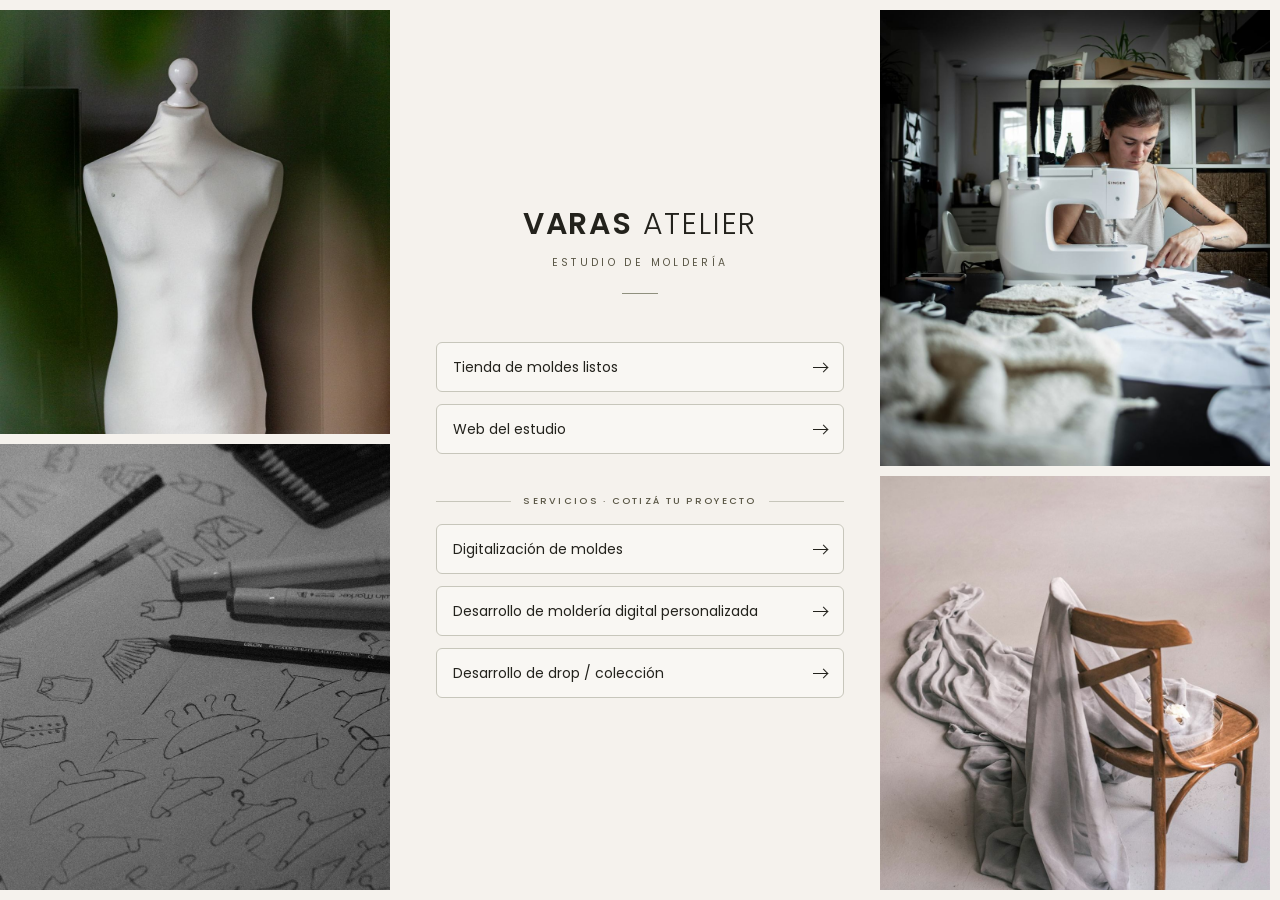
==== commit 8b5e85b4: "Reemplazar las fotos provisorias por fotos de Unsplash Maniquí, bocetos, costurera y silla con tela " ====
--- a/index.html
+++ b/index.html
@@ -18,14 +18,14 @@
     <aside class="gallery gallery-left" aria-hidden="true">
       <div class="tile">
         <div class="track">
-          <img src="img/tela-drapeada.jpg" alt=""><img src="img/mesa-de-corte.jpg" alt="">
-          <img src="img/tela-drapeada.jpg" alt=""><img src="img/mesa-de-corte.jpg" alt="">
+          <img src="img/maniqui-verde.jpg" alt=""><img src="img/bocetos-perchas.jpg" alt="">
+          <img src="img/maniqui-verde.jpg" alt=""><img src="img/bocetos-perchas.jpg" alt="">
         </div>
       </div>
       <div class="tile">
         <div class="track">
-          <img src="img/mesa-de-corte.jpg" alt=""><img src="img/tela-drapeada.jpg" alt="">
-          <img src="img/mesa-de-corte.jpg" alt=""><img src="img/tela-drapeada.jpg" alt="">
+          <img src="img/bocetos-perchas.jpg" alt=""><img src="img/maniqui-verde.jpg" alt="">
+          <img src="img/bocetos-perchas.jpg" alt=""><img src="img/maniqui-verde.jpg" alt="">
         </div>
       </div>
     </aside>
@@ -57,14 +57,14 @@
     <aside class="gallery gallery-right" aria-hidden="true">
       <div class="tile">
         <div class="track">
-          <img src="img/maniqui.jpg" alt=""><img src="img/telas-dobladas.jpg" alt="">
-          <img src="img/maniqui.jpg" alt=""><img src="img/telas-dobladas.jpg" alt="">
+          <img src="img/costurera-mesa.jpg" alt=""><img src="img/silla-tela-gris.jpg" alt="">
+          <img src="img/costurera-mesa.jpg" alt=""><img src="img/silla-tela-gris.jpg" alt="">
         </div>
       </div>
       <div class="tile">
         <div class="track">
-          <img src="img/telas-dobladas.jpg" alt=""><img src="img/maniqui.jpg" alt="">
-          <img src="img/telas-dobladas.jpg" alt=""><img src="img/maniqui.jpg" alt="">
+          <img src="img/silla-tela-gris.jpg" alt=""><img src="img/costurera-mesa.jpg" alt="">
+          <img src="img/silla-tela-gris.jpg" alt=""><img src="img/costurera-mesa.jpg" alt="">
         </div>
       </div>
     </aside>
